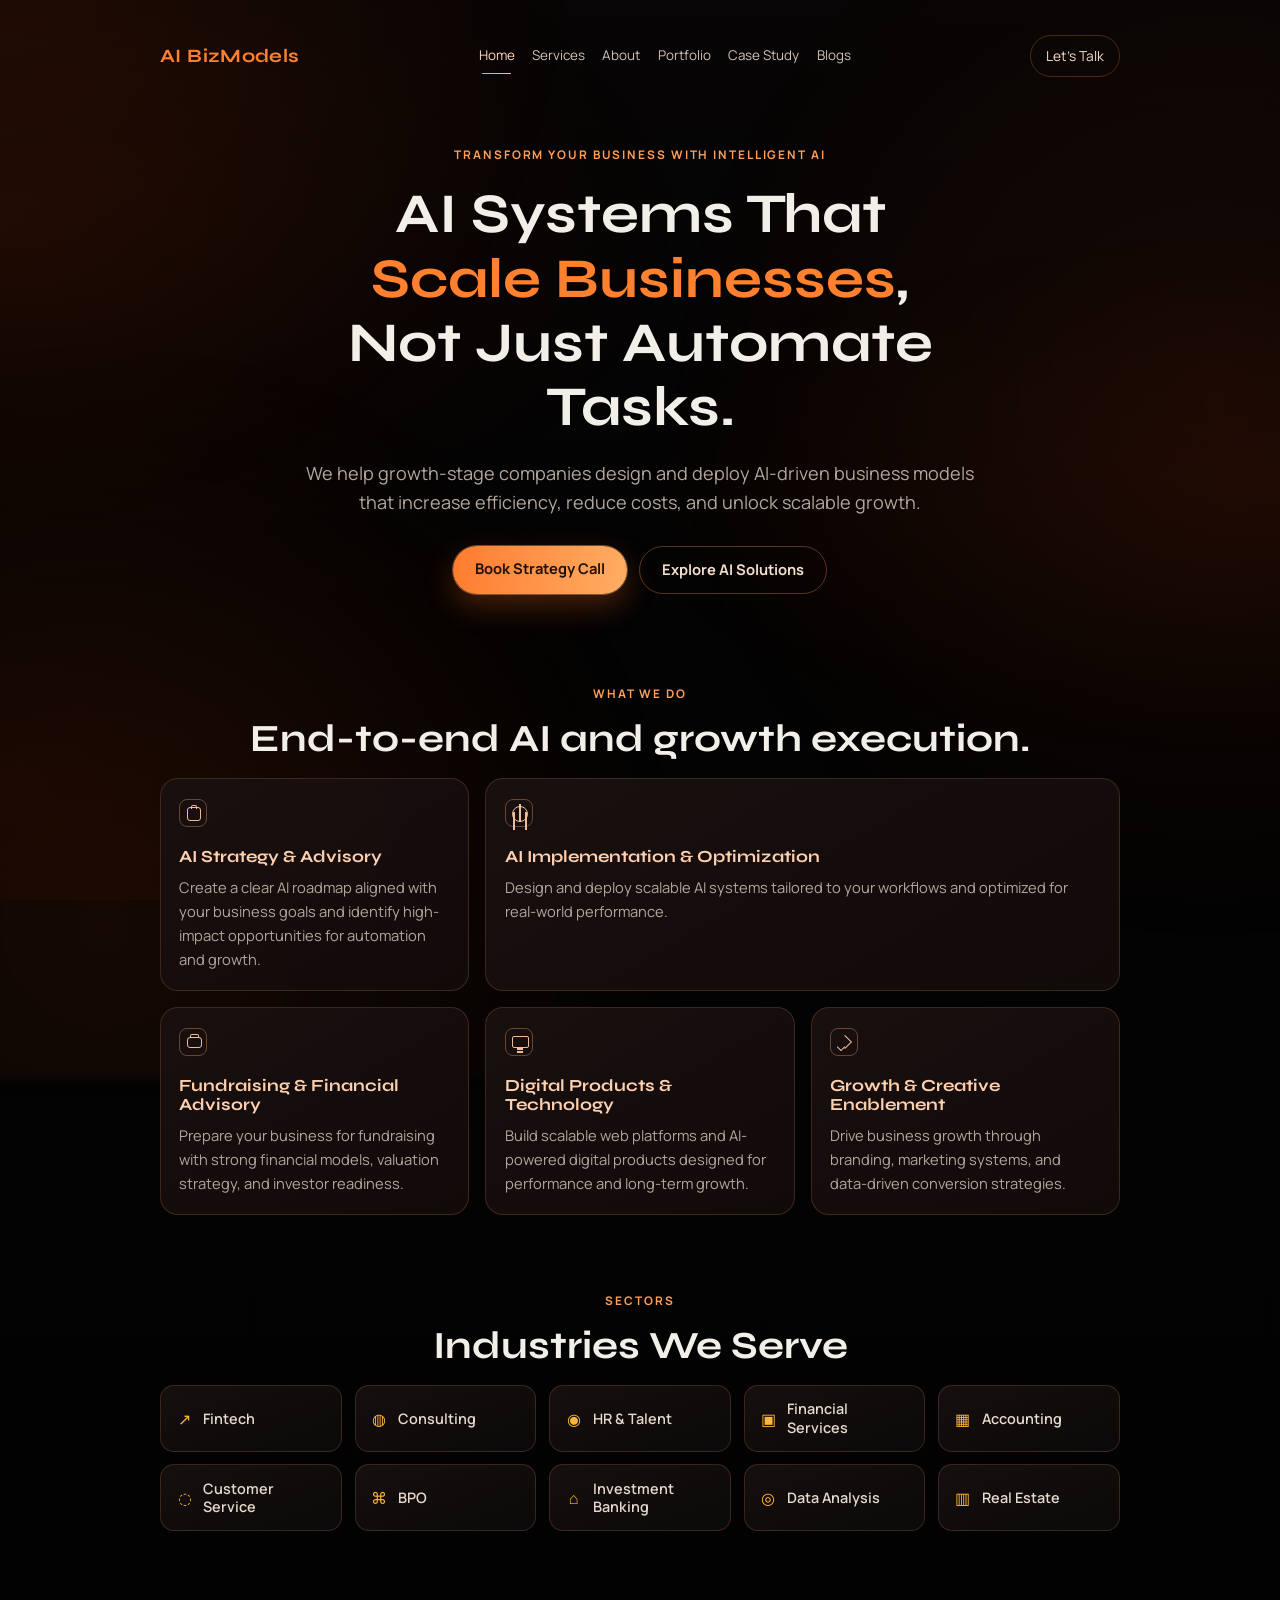
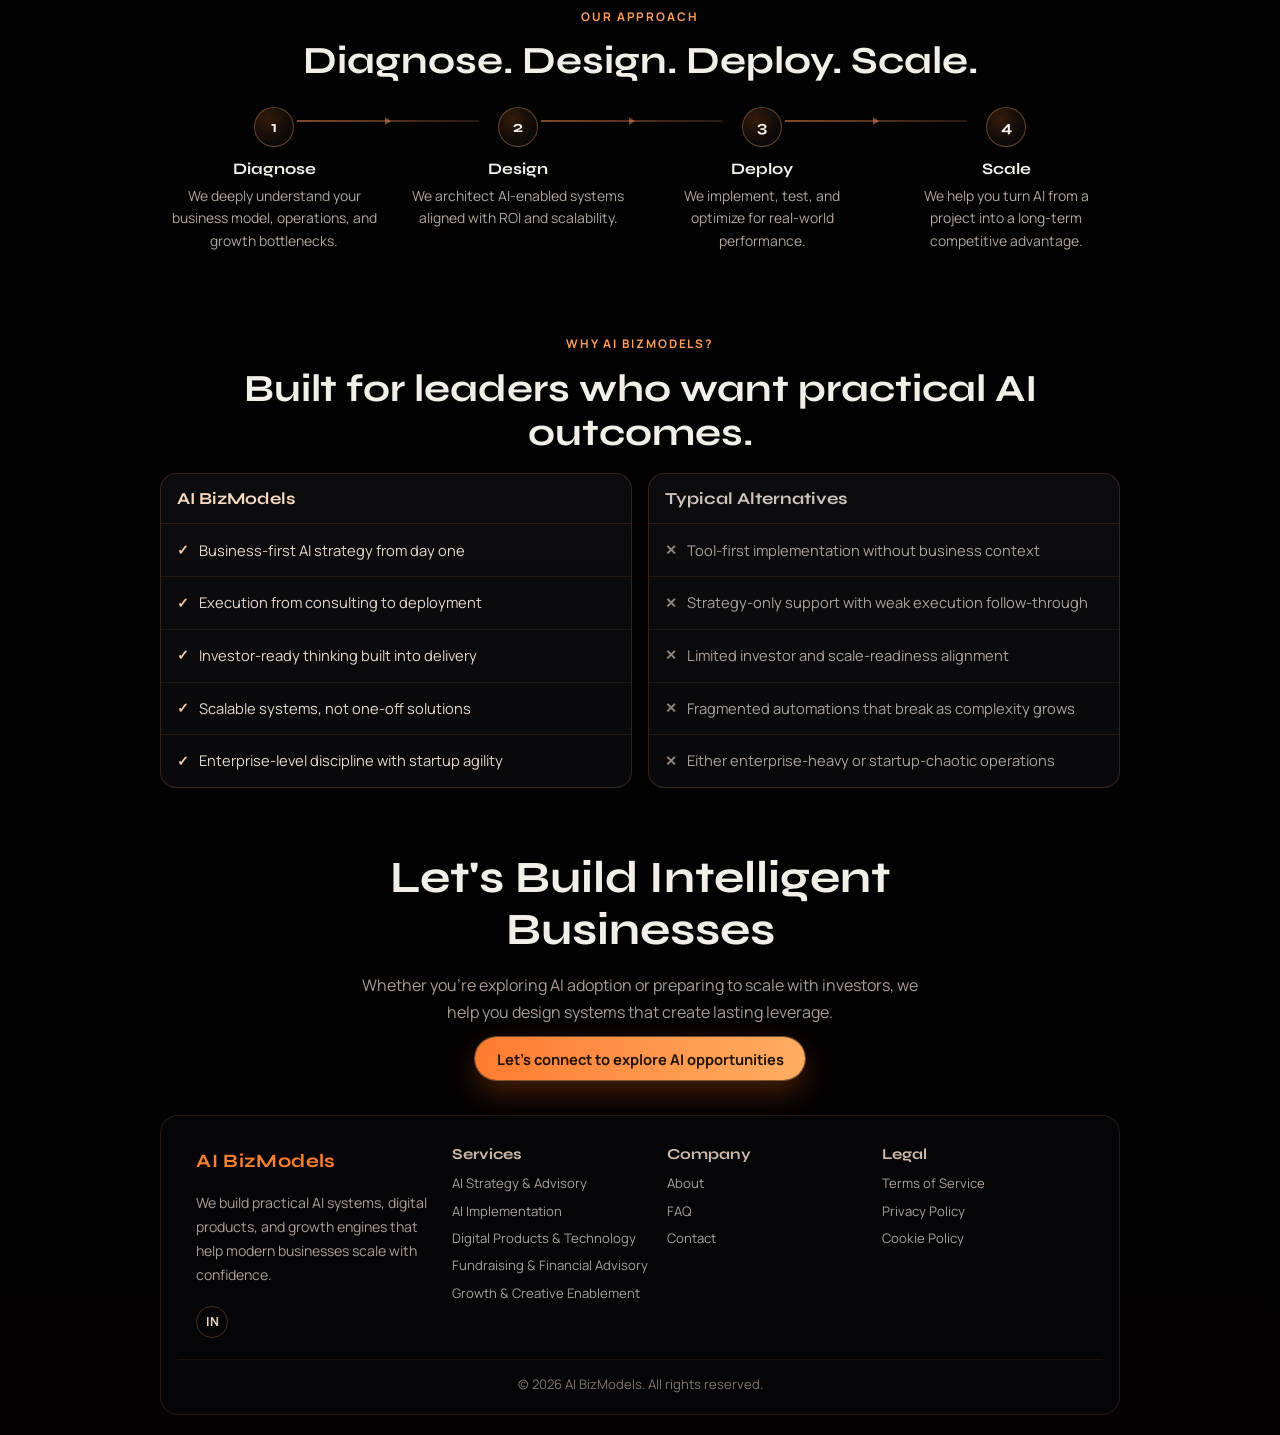
==== index.html @ d75a112d "Build multi-page AI Biz website with homepage, services, about, portfolio, case studies, and blogs" ====
<!doctype html>
<html lang="en">
  <head>
    <meta charset="UTF-8" />
    <meta name="viewport" content="width=device-width, initial-scale=1.0" />
    <title>AI BizModels</title>
    <link rel="preconnect" href="https://fonts.googleapis.com" />
    <link rel="preconnect" href="https://fonts.gstatic.com" crossorigin />
    <link
      href="https://fonts.googleapis.com/css2?family=Syne:wght@500;700;800&amp;family=Manrope:wght@400;500;600;700&amp;display=swap"
      rel="stylesheet"
    />
    <link rel="stylesheet" href="styles.css" />
  </head>
  <body>
    <div class="glow-layer glow-top"></div>
    <div class="glow-layer glow-mid"></div>
    <div class="glow-layer glow-bottom"></div>

    <header class="site-header container">
      <a class="brand" href="#">AI BizModels</a>
      <nav class="main-nav" aria-label="Primary">
        <a class="active" href="#">Home</a>
        <a href="services.html">Services</a>
        <a href="about.html">About</a>
        <a href="portfolio.html">Portfolio</a>
        <a href="casestudies.html">Case Study</a>
        <a href="blogs.html">Blogs</a>
      </nav>
      <a class="ghost-btn" href="#contact">Let&apos;s Talk</a>
    </header>

    <main>
      <section class="hero container">
        <p class="eyebrow reveal">Transform Your Business with Intelligent AI</p>
        <h1 class="reveal" data-delay="100">
          AI Systems That <span class="accent">Scale Businesses</span>, Not Just
          Automate Tasks.
        </h1>
        <p class="hero-copy reveal" data-delay="180">
          We help growth-stage companies design and deploy AI-driven business
          models that increase efficiency, reduce costs, and unlock scalable
          growth.
        </p>
        <div class="hero-actions reveal" data-delay="240">
          <a class="btn btn-primary" href="#contact">Book Strategy Call</a>
          <a class="btn btn-secondary" href="#services">Explore AI Solutions</a>
        </div>
      </section>

      <section id="services" class="services container">
        <div class="section-title reveal">
          <p class="eyebrow">What We Do</p>
          <h2>End-to-end AI and growth execution.</h2>
        </div>

        <div class="service-grid">
          <article class="service-card reveal" data-delay="40">
            <span class="service-icon service-icon--strategy" aria-hidden="true"></span>
            <h3>AI Strategy &amp; Advisory</h3>
            <p>
              Create a clear AI roadmap aligned with your business goals and
              identify high-impact opportunities for automation and growth.
            </p>
          </article>

          <article class="service-card service-card--featured reveal" data-delay="90">
            <span class="service-icon service-icon--implementation" aria-hidden="true"></span>
            <h3>AI Implementation &amp; Optimization</h3>
            <p>
              Design and deploy scalable AI systems tailored to your workflows
              and optimized for real-world performance.
            </p>
          </article>

          <article class="service-card reveal" data-delay="140">
            <span class="service-icon service-icon--fundraising" aria-hidden="true"></span>
            <h3>Fundraising &amp; Financial Advisory</h3>
            <p>
              Prepare your business for fundraising with strong financial
              models, valuation strategy, and investor readiness.
            </p>
          </article>

          <article class="service-card reveal" data-delay="190">
            <span class="service-icon service-icon--products" aria-hidden="true"></span>
            <h3>Digital Products &amp; Technology</h3>
            <p>
              Build scalable web platforms and AI-powered digital products
              designed for performance and long-term growth.
            </p>
          </article>

          <article class="service-card reveal" data-delay="230">
            <span class="service-icon service-icon--growth" aria-hidden="true"></span>
            <h3>Growth &amp; Creative Enablement</h3>
            <p>
              Drive business growth through branding, marketing systems, and
              data-driven conversion strategies.
            </p>
          </article>
        </div>
      </section>

      <section class="industries container">
        <div class="section-title reveal">
          <p class="eyebrow">Sectors</p>
          <h2>Industries We Serve</h2>
        </div>
        <div class="industries-grid">
          <article class="industry-card reveal" data-delay="20">
            <span class="industry-icon industry-icon--fintech" aria-hidden="true"></span>
            <h3>Fintech</h3>
          </article>
          <article class="industry-card reveal" data-delay="40">
            <span class="industry-icon industry-icon--consulting" aria-hidden="true"></span>
            <h3>Consulting</h3>
          </article>
          <article class="industry-card reveal" data-delay="60">
            <span class="industry-icon industry-icon--hr" aria-hidden="true"></span>
            <h3>HR &amp; Talent</h3>
          </article>
          <article class="industry-card reveal" data-delay="80">
            <span class="industry-icon industry-icon--finance" aria-hidden="true"></span>
            <h3>Financial Services</h3>
          </article>
          <article class="industry-card reveal" data-delay="100">
            <span class="industry-icon industry-icon--accounting" aria-hidden="true"></span>
            <h3>Accounting</h3>
          </article>
          <article class="industry-card reveal" data-delay="120">
            <span class="industry-icon industry-icon--support" aria-hidden="true"></span>
            <h3>Customer Service</h3>
          </article>
          <article class="industry-card reveal" data-delay="140">
            <span class="industry-icon industry-icon--bpo" aria-hidden="true"></span>
            <h3>BPO</h3>
          </article>
          <article class="industry-card reveal" data-delay="160">
            <span class="industry-icon industry-icon--banking" aria-hidden="true"></span>
            <h3>Investment Banking</h3>
          </article>
          <article class="industry-card reveal" data-delay="180">
            <span class="industry-icon industry-icon--analytics" aria-hidden="true"></span>
            <h3>Data Analysis</h3>
          </article>
          <article class="industry-card reveal" data-delay="200">
            <span class="industry-icon industry-icon--realestate" aria-hidden="true"></span>
            <h3>Real Estate</h3>
          </article>
        </div>
      </section>

      <section class="approach container">
        <div class="section-title reveal">
          <p class="eyebrow">Our Approach</p>
          <h2>Diagnose. Design. Deploy. Scale.</h2>
        </div>
        <div class="approach-flow">
          <article class="flow-step reveal">
            <span class="flow-node">1</span>
            <h3>Diagnose</h3>
            <p>
              We deeply understand your business model, operations, and growth
              bottlenecks.
            </p>
          </article>
          <article class="flow-step reveal" data-delay="60">
            <span class="flow-node">2</span>
            <h3>Design</h3>
            <p>
              We architect AI-enabled systems aligned with ROI and scalability.
            </p>
          </article>
          <article class="flow-step reveal" data-delay="120">
            <span class="flow-node">3</span>
            <h3>Deploy</h3>
            <p>
              We implement, test, and optimize for real-world performance.
            </p>
          </article>
          <article class="flow-step reveal" data-delay="180">
            <span class="flow-node">4</span>
            <h3>Scale</h3>
            <p>
              We help you turn AI from a project into a long-term competitive
              advantage.
            </p>
          </article>
        </div>
      </section>

      <section class="why container reveal">
        <div class="section-title">
          <p class="eyebrow">Why AI BizModels?</p>
          <h2>Built for leaders who want practical AI outcomes.</h2>
        </div>
        <div class="compare-grid">
          <div class="compare-col compare-col--ours">
            <h3>AI BizModels</h3>
            <ul class="compare-list">
              <li>Business-first AI strategy from day one</li>
              <li>Execution from consulting to deployment</li>
              <li>Investor-ready thinking built into delivery</li>
              <li>Scalable systems, not one-off solutions</li>
              <li>Enterprise-level discipline with startup agility</li>
            </ul>
          </div>

          <div class="compare-col compare-col--others">
            <h3>Typical Alternatives</h3>
            <ul class="compare-list">
              <li>Tool-first implementation without business context</li>
              <li>Strategy-only support with weak execution follow-through</li>
              <li>Limited investor and scale-readiness alignment</li>
              <li>Fragmented automations that break as complexity grows</li>
              <li>Either enterprise-heavy or startup-chaotic operations</li>
            </ul>
          </div>
        </div>
      </section>
    </main>

    <footer id="contact" class="site-footer reveal">
      <div class="container footer-top-cta">
        <h2>Let&apos;s Build Intelligent Businesses</h2>
        <p>
          Whether you&apos;re exploring AI adoption or preparing to scale with
          investors, we help you design systems that create lasting leverage.
        </p>
        <a class="btn btn-primary" href="mailto:hello@aibizmodels.com"
          >Let&apos;s connect to explore AI opportunities</a
        >
      </div>

      <div class="container footer-shell">
        <div class="footer-main">
          <div class="footer-brand">
            <a class="brand" href="#">AI BizModels</a>
            <p>
              We build practical AI systems, digital products, and growth
              engines that help modern businesses scale with confidence.
            </p>
            <div class="footer-social" aria-label="Social links">
              <a class="social-icon" href="#" aria-label="LinkedIn">in</a>
            </div>
          </div>

          <nav class="footer-links" aria-label="Footer">
            <div>
              <h3>Services</h3>
              <a href="services.html">AI Strategy &amp; Advisory</a>
              <a href="services.html">AI Implementation</a>
              <a href="services.html">Digital Products &amp; Technology</a>
              <a href="services.html">Fundraising &amp; Financial Advisory</a>
              <a href="services.html">Growth &amp; Creative Enablement</a>
            </div>
            <div>
              <h3>Company</h3>
              <a href="about.html">About</a>
              <a href="#">FAQ</a>
              <a href="#contact">Contact</a>
            </div>
            <div>
              <h3>Legal</h3>
              <a href="#">Terms of Service</a>
              <a href="#">Privacy Policy</a>
              <a href="#">Cookie Policy</a>
            </div>
          </nav>
        </div>

        <p class="footer-note">© 2026 AI BizModels. All rights reserved.</p>
      </div>
    </footer>

    <script src="script.js"></script>
  </body>
</html>
---- styles.css ----
:root {
  --bg: #030303;
  --panel: rgba(20, 14, 14, 0.78);
  --panel-strong: rgba(26, 16, 16, 0.94);
  --text: #f2efe9;
  --muted: #b3a79d;
  --line: rgba(255, 159, 93, 0.18);
  --brand: #ff812f;
  --brand-soft: #ff9f59;
  --radius: 18px;
}

* {
  box-sizing: border-box;
}

html,
body {
  margin: 0;
  padding: 0;
}

body {
  position: relative;
  min-height: 100vh;
  background: linear-gradient(180deg, #070505 0%, #030303 22%, #020202 72%, #040202 100%),
    radial-gradient(circle at 50% -10%, rgba(255, 92, 18, 0.05), transparent 46%),
    radial-gradient(circle at 50% 108%, rgba(255, 78, 12, 0.04), transparent 44%),
    var(--bg);
  color: var(--text);
  font-family: "Manrope", sans-serif;
  line-height: 1.6;
  overflow-x: hidden;
}

body::before {
  content: "";
  position: fixed;
  inset: 0;
  pointer-events: none;
  z-index: -2;
  background: radial-gradient(ellipse at 0% 25%, rgba(255, 66, 8, 0.07), transparent 38%),
    radial-gradient(ellipse at 100% 55%, rgba(255, 70, 12, 0.06), transparent 38%),
    radial-gradient(ellipse at 0% 88%, rgba(255, 62, 10, 0.05), transparent 34%);
}

.glow-layer {
  position: fixed;
  inset: -20vh -20vw;
  pointer-events: none;
  z-index: -1;
  filter: blur(6px);
  animation: glowDrift 18s ease-in-out infinite alternate;
}

.glow-top {
  background: radial-gradient(circle at 15% 12%, rgba(255, 84, 0, 0.08), transparent 30%);
}

.glow-mid {
  background: radial-gradient(circle at 82% 46%, rgba(255, 79, 18, 0.07), transparent 34%);
}

.glow-bottom {
  background: radial-gradient(circle at 20% 88%, rgba(255, 88, 20, 0.08), transparent 33%);
}

.container {
  width: min(960px, calc(100% - 2.25rem));
  margin-inline: auto;
}

.site-header {
  display: flex;
  justify-content: space-between;
  align-items: center;
  gap: 1rem;
  padding: 2.2rem 0 1.3rem;
}

.brand {
  text-decoration: none;
  color: var(--brand);
  font-family: "Syne", sans-serif;
  font-size: 1.18rem;
  letter-spacing: 0.02em;
  font-weight: 700;
}

.ghost-btn {
  text-decoration: none;
  font-size: 0.86rem;
  color: #f7dccb;
  border: 1px solid rgba(255, 130, 52, 0.28);
  border-radius: 999px;
  padding: 0.55rem 0.95rem;
  transition: border-color 180ms ease, color 180ms ease, transform 180ms ease;
}

.ghost-btn:hover {
  border-color: rgba(255, 146, 75, 0.65);
  color: #ffe3cf;
  transform: translateY(-1px);
}

.main-nav {
  display: flex;
  align-items: center;
  justify-content: center;
  gap: 0.85rem;
  flex-wrap: wrap;
}

.main-nav a {
  text-decoration: none;
  color: #d3c2b5;
  font-size: 0.84rem;
  padding: 0.2rem 0.12rem;
  transition: color 180ms ease;
  position: relative;
}

.main-nav a:hover {
  color: #ffd8bd;
}

.main-nav a.active {
  color: #ffd8bd;
}

.main-nav a.active::after {
  content: "";
  position: absolute;
  left: 0;
  right: 0;
  bottom: -0.28rem;
  margin: 0 auto;
  width: 72%;
  height: 1.5px;
  border-radius: 999px;
  background: linear-gradient(90deg, #ff9d55, #ffbf84);
}

.hero {
  text-align: center;
  padding: 3rem 0 2.1rem;
}

.eyebrow {
  text-transform: uppercase;
  letter-spacing: 0.16em;
  color: var(--brand-soft);
  font-size: 0.74rem;
  margin: 0;
  font-weight: 700;
}

h1,
h2,
h3 {
  font-family: "Syne", sans-serif;
  line-height: 1.15;
  margin: 0;
}

h1 {
  font-size: clamp(2rem, 5vw, 3.5rem);
  max-width: 15ch;
  margin: 1.1rem auto 1.2rem;
}

.hero-copy {
  color: var(--muted);
  max-width: 62ch;
  margin: 0 auto;
  font-size: clamp(0.97rem, 2vw, 1.13rem);
}

.services-page .hero-copy {
  max-width: 74ch;
}

.accent {
  color: var(--brand);
}

.hero-actions {
  display: flex;
  justify-content: center;
  gap: 0.8rem;
  flex-wrap: wrap;
  margin: 1.8rem 0 1.2rem;
}

.btn {
  text-decoration: none;
  border-radius: 999px;
  padding: 0.72rem 1.35rem;
  font-weight: 700;
  font-size: 0.92rem;
  transition: transform 180ms ease, box-shadow 180ms ease, border-color 180ms ease;
}

.btn-primary {
  color: #221107;
  background: linear-gradient(100deg, #ff7b2f 0%, #ffae63 100%);
  box-shadow: 0 0 0 1px rgba(255, 184, 120, 0.38), 0 12px 30px rgba(255, 106, 35, 0.28);
  animation: pulse 2.6s infinite;
}

.btn-secondary {
  color: #f3ddce;
  border: 1px solid rgba(255, 146, 75, 0.34);
}

.btn:hover {
  transform: translateY(-2px);
}

.btn-secondary:hover {
  border-color: rgba(255, 146, 75, 0.72);
}

section {
  padding: 2.4rem 0;
}

.section-title {
  text-align: center;
  margin-bottom: 1.05rem;
}

.section-title h2 {
  margin-top: 0.8rem;
  font-size: clamp(1.6rem, 3vw, 2.5rem);
}

.service-grid {
  display: grid;
  gap: 1rem;
  grid-template-columns: repeat(3, minmax(0, 1fr));
  grid-auto-flow: row;
}

.service-card {
  background: linear-gradient(150deg, var(--panel-strong), rgba(18, 11, 10, 0.94));
  border: 1px solid var(--line);
  border-radius: var(--radius);
  padding: 1.25rem 1.15rem 1.15rem;
  transition: transform 220ms ease, border-color 220ms ease, box-shadow 220ms ease;
}

.service-card--featured {
  grid-column: span 2;
}

.service-card:hover {
  transform: translateY(-4px);
  border-color: rgba(255, 156, 93, 0.45);
  box-shadow: 0 14px 28px rgba(0, 0, 0, 0.26);
}

.service-icon {
  width: 28px;
  height: 28px;
  border-radius: 8px;
  border: 1px solid rgba(255, 172, 112, 0.35);
  display: inline-block;
  margin-bottom: 0.78rem;
  position: relative;
}

.service-icon::before,
.service-icon::after {
  content: "";
  position: absolute;
}

.service-icon--strategy::before {
  left: 7px;
  top: 7px;
  width: 12px;
  height: 12px;
  border: 1.6px solid rgba(255, 203, 165, 0.92);
  border-radius: 3px;
}

.service-icon--strategy::after {
  left: 11px;
  top: 5px;
  width: 4px;
  height: 3px;
  border: 1.6px solid rgba(255, 203, 165, 0.92);
  border-bottom: 0;
  border-radius: 2px 2px 0 0;
}

.service-icon--implementation::before {
  left: 6px;
  top: 6px;
  width: 14px;
  height: 14px;
  border: 1.6px solid rgba(255, 203, 165, 0.92);
  border-radius: 50%;
}

.service-icon--implementation::after {
  left: 13px;
  top: 4px;
  width: 2px;
  height: 18px;
  background: rgba(255, 203, 165, 0.92);
  box-shadow: -6px 8px 0 rgba(255, 203, 165, 0.92), 6px 8px 0 rgba(255, 203, 165, 0.92);
}

.service-icon--fundraising::before {
  left: 7px;
  top: 8px;
  width: 13px;
  height: 9px;
  border: 1.6px solid rgba(255, 203, 165, 0.92);
  border-radius: 3px;
}

.service-icon--fundraising::after {
  left: 10px;
  top: 5px;
  width: 7px;
  height: 3px;
  border: 1.6px solid rgba(255, 203, 165, 0.92);
  border-bottom: 0;
  border-radius: 2px 2px 0 0;
}

.service-icon--products::before {
  left: 6px;
  top: 7px;
  width: 15px;
  height: 10px;
  border: 1.6px solid rgba(255, 203, 165, 0.92);
  border-radius: 2px;
}

.service-icon--products::after {
  left: 11px;
  top: 19px;
  width: 6px;
  height: 2px;
  background: rgba(255, 203, 165, 0.92);
  box-shadow: 0 3px 0 rgba(255, 203, 165, 0.92);
}

.service-icon--growth::before {
  left: 7px;
  top: 15px;
  width: 5px;
  height: 5px;
  border-left: 1.8px solid rgba(255, 203, 165, 0.92);
  border-bottom: 1.8px solid rgba(255, 203, 165, 0.92);
  transform: rotate(-45deg);
}

.service-icon--growth::after {
  left: 9px;
  top: 8px;
  width: 9px;
  height: 9px;
  border-top: 1.8px solid rgba(255, 203, 165, 0.92);
  border-right: 1.8px solid rgba(255, 203, 165, 0.92);
  transform: rotate(45deg);
}

.service-card h3 {
  font-size: 1.06rem;
  color: #ffd0af;
}

.service-card p {
  color: var(--muted);
  margin: 0.6rem 0 0;
  font-size: 0.92rem;
  line-height: 1.62;
}

.services-page-section {
  padding-top: 0;
}

.services-page-grid {
  display: grid;
  grid-template-columns: repeat(3, minmax(0, 1fr));
  gap: 1rem;
}

.service-page-card {
  background: linear-gradient(160deg, rgba(24, 16, 16, 0.94), rgba(12, 10, 10, 0.9));
  border: 1px solid var(--line);
  border-radius: var(--radius);
  padding: 1rem 1rem 1rem;
  transition: transform 200ms ease, border-color 200ms ease, box-shadow 200ms ease;
}

.service-page-card:hover {
  transform: translateY(-3px);
  border-color: rgba(255, 156, 93, 0.45);
  box-shadow: 0 12px 24px rgba(0, 0, 0, 0.24);
}

.service-page-icon {
  width: 30px;
  height: 30px;
  border-radius: 8px;
  border: 1px solid rgba(255, 172, 112, 0.35);
  color: #ffb06f;
  display: inline-flex;
  align-items: center;
  justify-content: center;
  font-family: "Syne", sans-serif;
  font-size: 0.72rem;
  margin-bottom: 0.7rem;
}

.service-page-card h3 {
  font-size: 1.02rem;
  color: #ffd0af;
  margin-bottom: 0.5rem;
}

.service-page-card p {
  margin: 0 0 0.6rem;
  color: var(--muted);
  font-size: 0.9rem;
}

.service-page-card ul {
  margin: 0;
  padding-left: 1rem;
  color: #d8cec5;
  font-size: 0.86rem;
  display: grid;
  gap: 0.18rem;
}

.services-page-cta {
  text-align: center;
  padding-top: 0;
  padding-bottom: 0;
}

.services-page-cta h2 {
  font-size: clamp(1.8rem, 3.2vw, 2.8rem);
  margin-bottom: 0.8rem;
}

.services-page-cta p {
  color: var(--muted);
  max-width: 62ch;
  margin: 0 auto 1.2rem;
}

.portfolio-hero .hero-copy {
  max-width: 70ch;
}

.portfolio-section {
  padding-top: 0;
}

.portfolio-grid {
  display: grid;
  grid-template-columns: repeat(3, minmax(0, 1fr));
  gap: 1rem;
}

.portfolio-card {
  border-radius: 16px;
  border: 1px solid rgba(255, 160, 98, 0.2);
  overflow: hidden;
  background: linear-gradient(160deg, rgba(22, 15, 15, 0.92), rgba(10, 9, 9, 0.9));
  transition: transform 220ms ease, border-color 220ms ease, box-shadow 220ms ease;
}

.portfolio-card:hover {
  transform: translateY(-4px);
  border-color: rgba(255, 160, 98, 0.46);
  box-shadow: 0 15px 30px rgba(0, 0, 0, 0.3);
}

.portfolio-card img {
  width: 100%;
  height: 210px;
  object-fit: cover;
  display: block;
}

.portfolio-card-body {
  padding: 0.95rem 0.95rem 1rem;
}

.portfolio-card h3 {
  font-size: 1rem;
  margin-bottom: 0.45rem;
  color: #f0d8c6;
}

.portfolio-card p {
  margin: 0;
  font-size: 0.88rem;
  line-height: 1.55;
  color: #b8aaa0;
}

.portfolio-tags {
  display: flex;
  flex-wrap: wrap;
  gap: 0.42rem;
  margin-top: 0.68rem;
}

.portfolio-tag {
  border: 1px solid rgba(255, 148, 73, 0.35);
  border-radius: 999px;
  color: #e8be93;
  background: rgba(255, 104, 24, 0.08);
  padding: 0.28rem 0.6rem;
  font-size: 0.74rem;
  line-height: 1;
  white-space: nowrap;
}

.case-hero .hero-copy {
  max-width: 68ch;
}

.case-list {
  display: grid;
  gap: 1rem;
  padding-top: 0;
}

.case-card {
  display: grid;
  grid-template-columns: 1.4fr 0.8fr;
  gap: 1rem;
  border: 1px solid rgba(255, 160, 98, 0.2);
  border-radius: 16px;
  background: linear-gradient(160deg, rgba(22, 15, 15, 0.94), rgba(11, 10, 10, 0.9));
  padding: 1rem;
}

.case-main h3 {
  font-size: 1.45rem;
  margin-bottom: 0.2rem;
}

.case-domain {
  margin: 0 0 0.75rem;
  color: #ffae63;
  font-size: 0.86rem;
}

.case-main h4 {
  margin: 0.68rem 0 0.22rem;
  font-size: 0.95rem;
  color: #efe4da;
  font-family: "Manrope", sans-serif;
}

.case-main p {
  margin: 0;
  color: #b7aba2;
  font-size: 0.9rem;
  line-height: 1.62;
}

.case-main blockquote {
  margin: 0.8rem 0 0;
  border: 1px solid rgba(255, 154, 92, 0.32);
  border-radius: 10px;
  padding: 0.62rem 0.72rem;
  color: #ded2c8;
  font-size: 0.85rem;
  line-height: 1.55;
  font-style: italic;
}

.case-results {
  border-left: 1px solid rgba(255, 154, 92, 0.16);
  padding-left: 0.9rem;
}

.case-results h4 {
  margin: 0.1rem 0 0.7rem;
  font-size: 1rem;
  color: #f4e7db;
}

.case-results ul {
  margin: 0;
  padding: 0;
  list-style: none;
  display: grid;
  gap: 0.6rem;
}

.case-results li {
  border: 1px solid rgba(255, 160, 98, 0.18);
  border-radius: 10px;
  padding: 0.46rem 0.62rem;
  background: rgba(255, 124, 51, 0.05);
  display: flex;
  align-items: center;
  gap: 0.5rem;
}

.result-icon {
  width: 26px;
  height: 26px;
  border-radius: 999px;
  border: 1px solid rgba(255, 160, 98, 0.35);
  background: rgba(255, 126, 56, 0.08);
  color: #f1c79d;
  display: inline-flex;
  align-items: center;
  justify-content: center;
  font-size: 0.76rem;
  font-weight: 700;
  flex-shrink: 0;
}

.case-results strong {
  display: block;
  color: #f2d2b5;
  font-size: 0.92rem;
}

.case-results span {
  color: #b09f93;
  font-size: 0.8rem;
}

.case-cta {
  text-align: center;
  border: 1px solid rgba(255, 160, 98, 0.2);
  border-radius: 16px;
  background: linear-gradient(150deg, rgba(21, 14, 14, 0.92), rgba(10, 10, 10, 0.9));
  padding: 1.35rem 1rem;
}

.case-cta h2 {
  font-size: clamp(1.7rem, 3vw, 2.6rem);
  margin-bottom: 0.55rem;
}

.case-cta p {
  margin: 0 auto 1rem;
  color: #b7aaa0;
  max-width: 54ch;
}

.blogs-hero .hero-copy {
  max-width: 66ch;
}

.blog-feature {
  display: grid;
  grid-template-columns: 1.05fr 1fr;
  gap: 1rem;
  border: 1px solid rgba(255, 160, 98, 0.2);
  border-radius: 18px;
  overflow: hidden;
  background: linear-gradient(150deg, rgba(22, 15, 15, 0.93), rgba(10, 10, 10, 0.9));
}

.blog-feature-image {
  width: 100%;
  height: 100%;
  min-height: 280px;
  object-fit: cover;
  display: block;
}

.blog-feature-content {
  padding: 1.15rem 1.05rem;
}

.blog-meta {
  margin: 0 0 0.42rem;
  font-size: 0.78rem;
  color: #d7bca5;
  letter-spacing: 0.02em;
}

.blog-feature-content h2 {
  font-size: clamp(1.6rem, 2.8vw, 2.35rem);
  margin: 0 0 0.55rem;
}

.blog-feature-content p {
  margin: 0 0 0.85rem;
  color: #b4a79d;
  line-height: 1.64;
}

.blog-list-section {
  padding-top: 0;
}

.blog-grid {
  display: grid;
  grid-template-columns: repeat(3, minmax(0, 1fr));
  gap: 1rem;
}

.blog-card {
  border: 1px solid rgba(255, 160, 98, 0.18);
  border-radius: 14px;
  background: linear-gradient(160deg, rgba(21, 14, 14, 0.92), rgba(10, 10, 10, 0.9));
  padding: 0.7rem;
  transition: transform 200ms ease, border-color 200ms ease, box-shadow 200ms ease;
}

.blog-card:hover {
  transform: translateY(-3px);
  border-color: rgba(255, 160, 98, 0.45);
  box-shadow: 0 14px 28px rgba(0, 0, 0, 0.28);
}

.blog-card h3 {
  font-size: 1.02rem;
  margin: 0 0 0.5rem;
  line-height: 1.35;
}

.blog-card img {
  width: 100%;
  height: 150px;
  border-radius: 10px;
  object-fit: cover;
  display: block;
  margin-bottom: 0.58rem;
}

.blog-card p {
  margin: 0 0 0.72rem;
  color: #b6a99f;
  font-size: 0.88rem;
  line-height: 1.6;
}

.blog-card a {
  color: #f3c89f;
  text-decoration: none;
  font-size: 0.85rem;
  font-weight: 600;
}

.blog-card a:hover {
  color: #ffd5b1;
}

.about-hero .hero-copy {
  max-width: 78ch;
}

.about-content-block {
  background: linear-gradient(160deg, rgba(24, 16, 16, 0.9), rgba(11, 10, 10, 0.88));
  border: 1px solid rgba(255, 154, 92, 0.16);
  border-radius: 16px;
  padding: 1.3rem 1.2rem;
}

.about-page .approach-flow {
  gap: 1.4rem;
}

.about-page .about-content-block + .about-content-block {
  margin-top: 0;
}

.about-page .about-block-spaced {
  margin-top: 0 !important;
}

.about-content-block p {
  margin: 0;
  color: var(--muted);
  line-height: 1.7;
}

.about-points {
  margin: 0.85rem 0 0;
  padding-left: 1.05rem;
  color: #ddd0c5;
  display: grid;
  gap: 0.35rem;
}

.about-industries .section-title {
  margin-bottom: 0.9rem;
}

.industries-tags {
  display: flex;
  flex-wrap: wrap;
  gap: 0.55rem;
}

.industry-pill {
  border: 1px solid rgba(255, 160, 98, 0.24);
  background: rgba(19, 12, 11, 0.84);
  color: #e6d9ce;
  border-radius: 999px;
  padding: 0.44rem 0.86rem;
  font-size: 0.86rem;
}

.industries-grid {
  display: grid;
  grid-template-columns: repeat(5, minmax(0, 1fr));
  gap: 0.8rem;
}

.industry-card {
  background: linear-gradient(160deg, rgba(24, 16, 16, 0.92), rgba(12, 10, 10, 0.9));
  border: 1px solid var(--line);
  border-radius: 14px;
  padding: 0.9rem 0.85rem 0.8rem;
  display: flex;
  align-items: center;
  gap: 0.55rem;
  transition: transform 180ms ease, border-color 180ms ease, box-shadow 180ms ease;
}

.industry-card:hover {
  transform: translateY(-2px);
  border-color: rgba(255, 159, 95, 0.42);
  box-shadow: 0 10px 24px rgba(0, 0, 0, 0.22);
}

.industry-icon {
  width: 20px;
  height: 20px;
  display: inline-flex;
  align-items: center;
  justify-content: center;
  position: relative;
  flex-shrink: 0;
  color: #ffb43a;
  font-size: 1rem;
  line-height: 1;
  transition: transform 180ms ease;
}

.industry-card:hover .industry-icon {
  transform: translateY(-1px) scale(1.07);
}

.industry-icon::before {
  content: "•";
}

.industry-icon--fintech::before {
  content: "↗";
}

.industry-icon--consulting::before {
  content: "◍";
}

.industry-icon--hr::before {
  content: "◉";
}

.industry-icon--finance::before {
  content: "▣";
}

.industry-icon--accounting::before {
  content: "▦";
}

.industry-icon--support::before {
  content: "◌";
}

.industry-icon--bpo::before {
  content: "⌘";
}

.industry-icon--banking::before {
  content: "⌂";
}

.industry-icon--analytics::before {
  content: "◎";
}

.industry-icon--realestate::before {
  content: "▥";
}

.industry-card h3 {
  margin: 0;
  font-size: 0.9rem;
  color: #e6d8cc;
  font-family: "Manrope", sans-serif;
  font-weight: 600;
  line-height: 1.3;
}

.approach-flow {
  display: grid;
  grid-template-columns: repeat(4, minmax(0, 1fr));
  gap: 1rem;
  margin-top: 0.8rem;
}

.flow-step {
  position: relative;
  text-align: center;
  padding: 0.4rem 0.5rem;
}

.flow-step:not(:last-child)::after {
  content: "";
  position: absolute;
  top: 1.25rem;
  left: calc(50% + 1.45rem);
  width: calc(100% - 2.9rem);
  height: 1.5px;
  background: linear-gradient(90deg, rgba(255, 146, 83, 0.5), rgba(255, 146, 83, 0.15));
}

.flow-step:not(:last-child)::before {
  content: "";
  position: absolute;
  top: calc(1.25rem - 3px);
  right: -0.2rem;
  width: 0;
  height: 0;
  border-top: 4px solid transparent;
  border-bottom: 4px solid transparent;
  border-left: 6px solid rgba(255, 157, 97, 0.45);
}

.flow-node {
  display: inline-flex;
  width: 2.5rem;
  height: 2.5rem;
  border-radius: 999px;
  align-items: center;
  justify-content: center;
  border: 1px solid rgba(255, 166, 112, 0.35);
  background: radial-gradient(circle at 35% 30%, rgba(255, 133, 52, 0.2), rgba(14, 10, 9, 0.9) 65%);
  font-family: "Syne", sans-serif;
  font-weight: 700;
  margin-bottom: 0.8rem;
}

.flow-step h3 {
  margin: 0;
  font-size: 1rem;
}

.flow-step p {
  margin: 0.45rem 0 0;
  color: var(--muted);
  font-size: 0.87rem;
}

.why {
  text-align: center;
}

.compare-grid {
  margin-top: 1.1rem;
  display: grid;
  grid-template-columns: repeat(2, minmax(0, 1fr));
  gap: 1rem;
  text-align: left;
}

.compare-col {
  border: 1px solid rgba(255, 154, 92, 0.18);
  border-radius: 16px;
  background: linear-gradient(180deg, rgba(13, 13, 15, 0.94), rgba(10, 10, 12, 0.88));
  overflow: hidden;
}

.compare-col h3 {
  margin: 0;
  padding: 0.95rem 1rem;
  font-size: 1.05rem;
  border-bottom: 1px solid rgba(255, 154, 92, 0.13);
}

.compare-col--ours h3 {
  color: #f7d7be;
}

.compare-col--others h3 {
  color: #cbc3bc;
}

.compare-list {
  margin: 0;
  padding: 0;
  list-style: none;
}

.compare-list li {
  position: relative;
  margin: 0;
  padding: 0.88rem 1rem 0.88rem 2.4rem;
  color: #e4d8ce;
  font-size: 0.92rem;
  border-bottom: 1px solid rgba(255, 154, 92, 0.1);
}

.compare-list li:last-child {
  border-bottom: 0;
}

.compare-col--ours .compare-list li::before,
.compare-col--others .compare-list li::before {
  position: absolute;
  left: 1rem;
  top: 0.9rem;
  font-size: 0.86rem;
  font-weight: 700;
}

.compare-col--ours .compare-list li::before {
  content: "✓";
  color: #f7cba8;
}

.compare-col--others .compare-list li {
  color: #aaa29c;
}

.compare-col--others .compare-list li::before {
  content: "✕";
  color: #8f857f;
}

.site-footer {
  padding: 1.6rem 0 1.25rem;
}

.footer-top-cta {
  text-align: center;
  padding: 0 0 2.7rem;
  max-width: 700px;
  margin-inline: auto;
}

.footer-top-cta h2 {
  font-size: clamp(2rem, 3.5vw, 3.05rem);
  line-height: 1.16;
  max-width: 16ch;
  margin: 0 auto 1rem;
}

.footer-top-cta p {
  margin: 0 auto 1.25rem;
  color: #a99d95;
  max-width: 58ch;
  line-height: 1.7;
}

.footer-top-cta .btn {
  min-width: 220px;
  margin-top: 0.2rem;
}

.footer-shell {
  background: rgba(6, 6, 8, 0.95);
  border: 1px solid rgba(255, 154, 92, 0.14);
  border-radius: 18px;
  padding: 0.5rem 0 1rem;
  overflow: hidden;
  position: relative;
}

.footer-main {
  margin: 0 1rem;
  padding: 1.4rem 1.2rem 0.9rem;
  display: grid;
  grid-template-columns: minmax(200px, 0.55fr) minmax(0, 1.45fr);
  gap: 1rem;
}

.footer-brand p {
  color: #ab9f97;
  font-size: 0.88rem;
  margin: 0.9rem 0 1.2rem;
  line-height: 1.7;
  max-width: 27ch;
}

.footer-social {
  display: flex;
  gap: 0.55rem;
  flex-wrap: wrap;
}

.social-icon {
  width: 32px;
  height: 32px;
  border-radius: 999px;
  border: 1px solid rgba(255, 164, 104, 0.25);
  color: #e7d5c7;
  text-decoration: none;
  font-size: 0.78rem;
  font-weight: 700;
  display: inline-flex;
  align-items: center;
  justify-content: center;
  text-transform: uppercase;
  transition: transform 180ms ease, border-color 180ms ease, color 180ms ease;
}

.social-icon:hover {
  border-color: rgba(255, 164, 104, 0.55);
  color: #f6dfcc;
  transform: translateY(-1px);
}

.footer-links {
  display: grid;
  grid-template-columns: repeat(3, minmax(0, 1fr));
  gap: 0.85rem;
}

.footer-links h3 {
  margin: 0 0 0.66rem;
  font-size: 0.95rem;
  color: #cfbba9;
}

.footer-links a {
  display: block;
  color: #a8a19d;
  text-decoration: none;
  font-size: 0.82rem;
  line-height: 1.45;
  margin-bottom: 0.52rem;
  white-space: nowrap;
}

.footer-links a:hover {
  color: #f0d5bf;
}

.footer-note {
  margin: 0.4rem 1rem 0;
  padding: 0.9rem 1.2rem 0.2rem;
  border-top: 1px solid rgba(255, 154, 92, 0.1);
  text-align: center;
  color: #817770;
  font-size: 0.82rem;
}

.reveal {
  opacity: 0;
  transform: translateY(16px);
}

.reveal.is-visible {
  opacity: 1;
  transform: translateY(0);
  transition: opacity 560ms ease, transform 560ms ease;
}

@keyframes pulse {
  0%,
  100% {
    box-shadow: 0 0 0 1px rgba(255, 184, 120, 0.34), 0 10px 24px rgba(255, 106, 35, 0.28);
  }
  50% {
    box-shadow: 0 0 0 1px rgba(255, 184, 120, 0.48), 0 15px 36px rgba(255, 106, 35, 0.42);
  }
}

@keyframes glowDrift {
  0% {
    transform: translate3d(0, 0, 0) scale(1);
    opacity: 1;
  }
  100% {
    transform: translate3d(0, -10px, 0) scale(1.03);
    opacity: 0.86;
  }
}

@media (prefers-reduced-motion: reduce) {
  .glow-layer,
  .btn-primary {
    animation: none !important;
  }

  .service-card,
  .industry-card,
  .social-icon,
  .industry-icon {
    transition: none !important;
  }
}

@media (max-width: 940px) {
  .service-grid {
    grid-template-columns: repeat(2, minmax(0, 1fr));
  }

  .services-page-grid {
    grid-template-columns: repeat(2, minmax(0, 1fr));
  }

  .portfolio-grid {
    grid-template-columns: repeat(2, minmax(0, 1fr));
  }

  .case-card {
    grid-template-columns: 1fr;
  }

  .blog-feature {
    grid-template-columns: 1fr;
  }

  .blog-feature-image {
    min-height: 210px;
  }

  .blog-grid {
    grid-template-columns: repeat(2, minmax(0, 1fr));
  }

  .case-results {
    border-left: 0;
    border-top: 1px solid rgba(255, 154, 92, 0.16);
    padding-left: 0;
    padding-top: 0.8rem;
  }

  .service-card--featured {
    grid-column: span 2;
  }

  .industries-grid {
    grid-template-columns: repeat(3, minmax(0, 1fr));
  }

  .approach-flow {
    grid-template-columns: repeat(2, minmax(0, 1fr));
    row-gap: 1.5rem;
  }

  .flow-step:nth-child(2)::after,
  .flow-step:nth-child(2)::before {
    display: none;
  }

  .compare-grid {
    grid-template-columns: 1fr;
  }

  .footer-main {
    grid-template-columns: 1fr;
  }

  .footer-links {
    grid-template-columns: repeat(2, minmax(0, 1fr));
  }

  .footer-links a {
    white-space: normal;
  }
}

@media (max-width: 620px) {
  .site-header {
    padding-top: 1.5rem;
    flex-wrap: wrap;
    justify-content: center;
  }

  .main-nav {
    order: 3;
    width: 100%;
    justify-content: center;
    gap: 0.65rem 0.9rem;
    margin-top: 0.3rem;
  }

  .main-nav a.active::after {
    bottom: -0.2rem;
  }

  .hero {
    padding-top: 1.8rem;
    padding-bottom: 2rem;
  }

  .approach-flow {
    grid-template-columns: 1fr;
    gap: 1.1rem;
  }

  .flow-step::after,
  .flow-step::before {
    display: none !important;
  }

  .service-grid {
    grid-template-columns: 1fr;
  }

  .services-page-grid {
    grid-template-columns: 1fr;
  }

  .portfolio-grid {
    grid-template-columns: 1fr;
  }

  .case-card {
    padding: 0.85rem;
  }

  .blog-grid {
    grid-template-columns: 1fr;
  }

  .about-content-block {
    padding: 1.05rem 0.95rem;
  }

  .service-card--featured {
    grid-column: span 1;
  }

  .industries-grid {
    grid-template-columns: repeat(2, minmax(0, 1fr));
  }

  .compare-col h3 {
    font-size: 1rem;
  }

  .footer-top-cta h2 {
    font-size: clamp(1.85rem, 8vw, 2.55rem);
  }

  .footer-main {
    padding: 1.2rem 0.85rem 0.9rem;
  }

  .footer-links {
    grid-template-columns: 1fr;
  }

  section {
    padding: 1.9rem 0;
  }
}
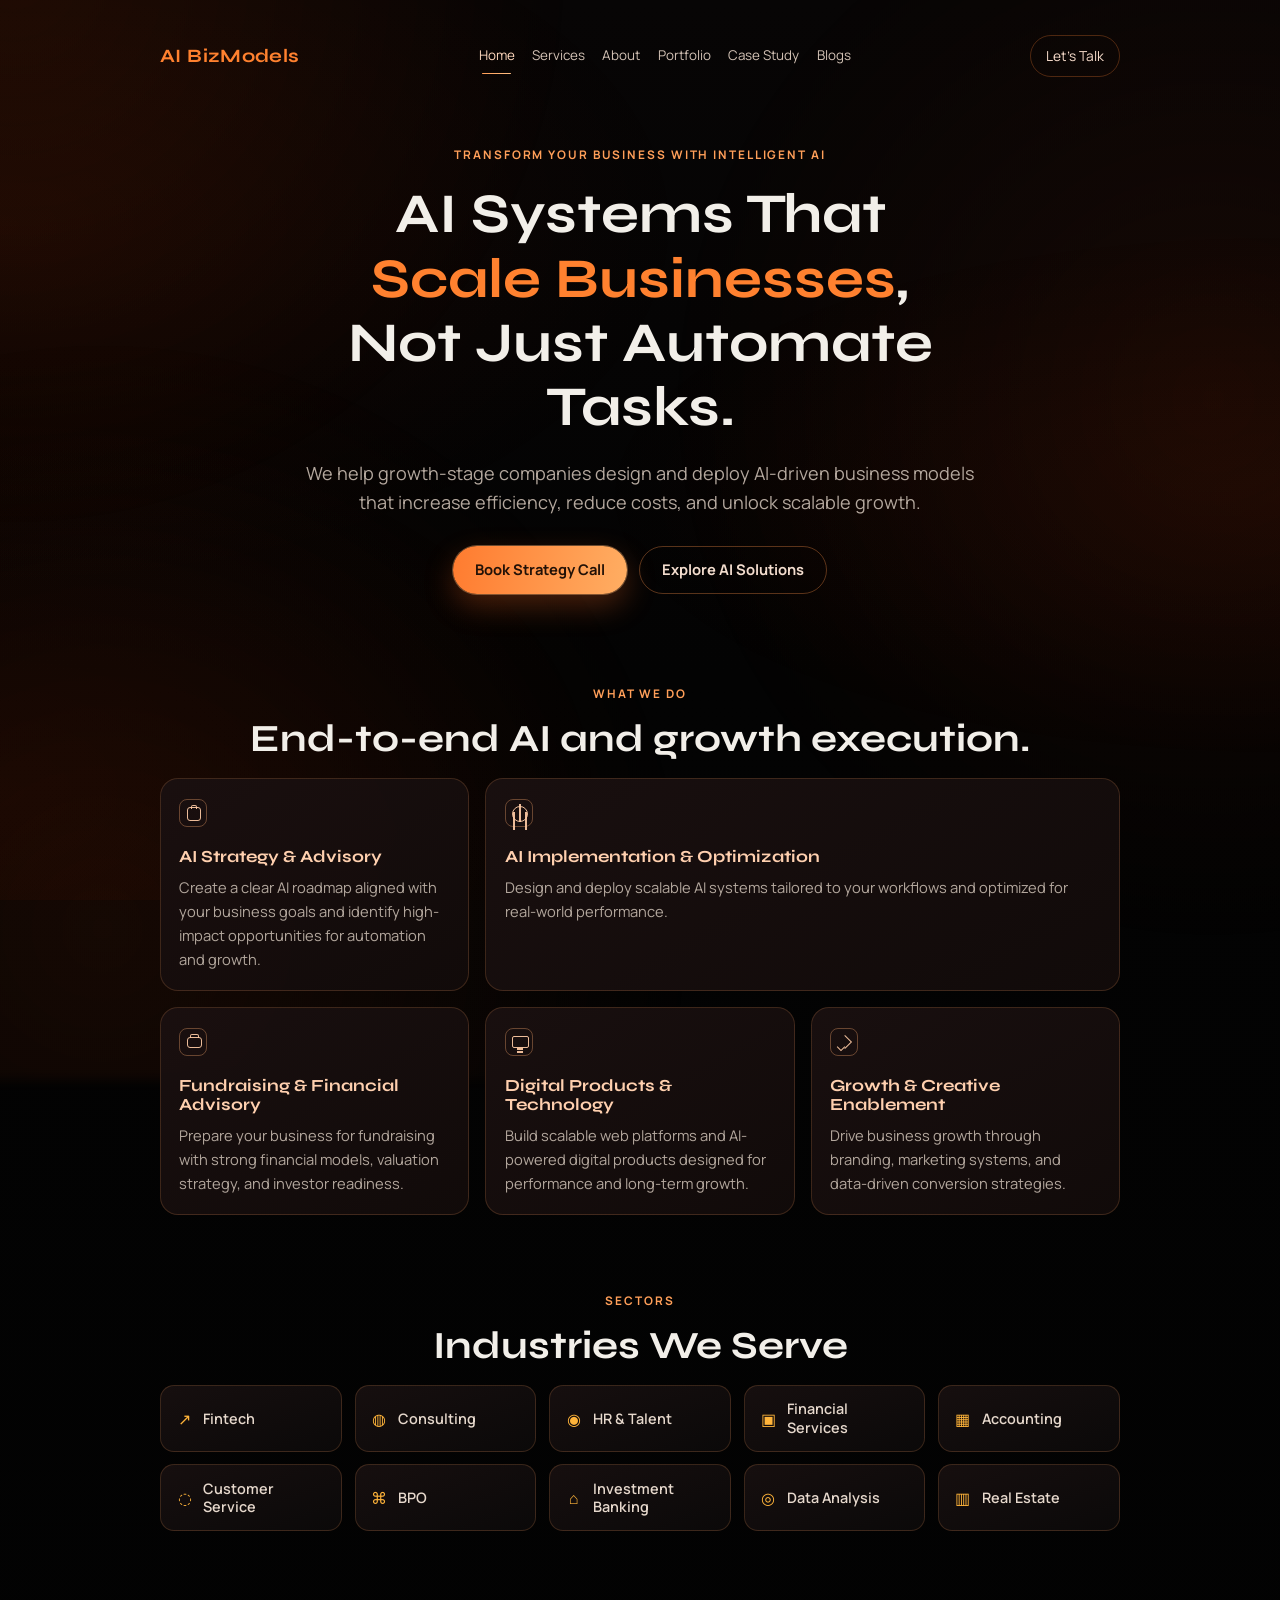
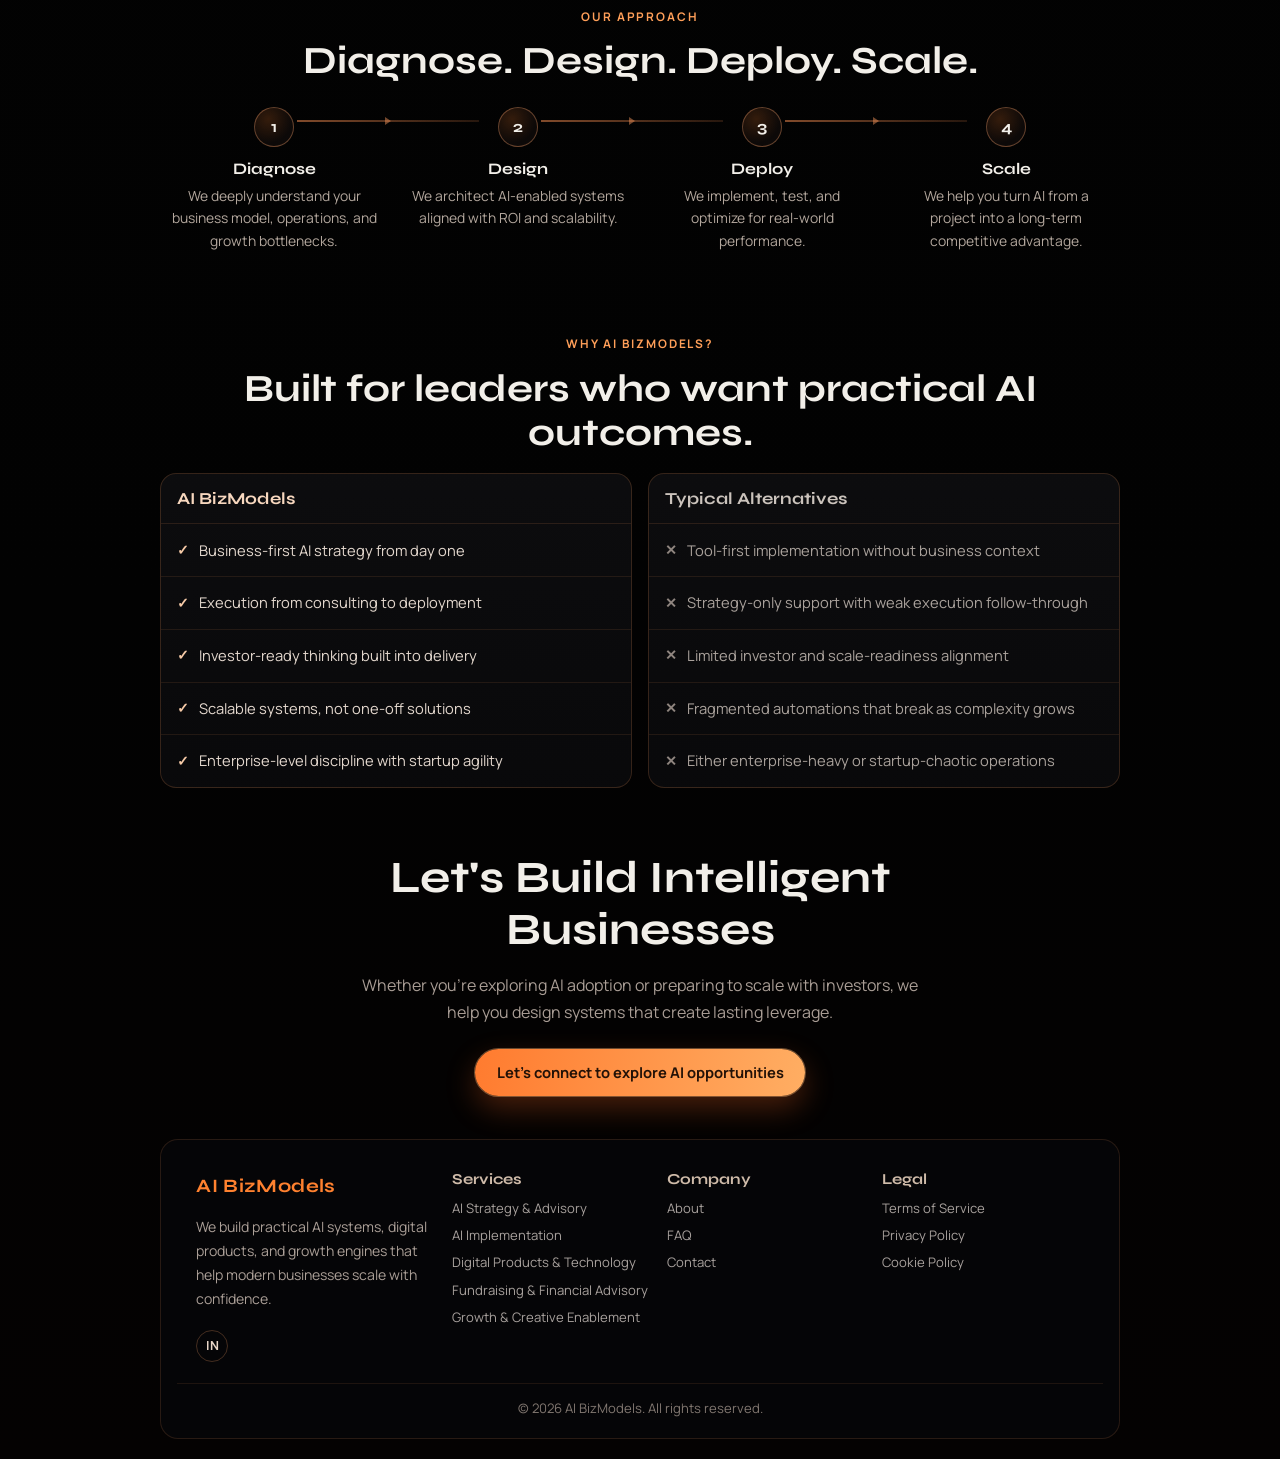
==== commit 51fd227f: "Implement fullscreen mobile nav and fix mobile CTA button rendering" ====
--- a/index.html
+++ b/index.html
@@ -19,13 +19,24 @@
 
     <header class="site-header container">
       <a class="brand" href="#">AI BizModels</a>
-      <nav class="main-nav" aria-label="Primary">
+      <button
+        class="menu-toggle"
+        type="button"
+        aria-expanded="false"
+        aria-controls="primary-nav"
+        aria-label="Toggle menu"
+      >
+        <span></span>
+        <span></span>
+      </button>
+      <nav id="primary-nav" class="main-nav" aria-label="Primary">
         <a class="active" href="#">Home</a>
         <a href="services.html">Services</a>
         <a href="about.html">About</a>
         <a href="portfolio.html">Portfolio</a>
         <a href="casestudies.html">Case Study</a>
         <a href="blogs.html">Blogs</a>
+        <a class="nav-cta" href="#contact">Let&apos;s Talk</a>
       </nav>
       <a class="ghost-btn" href="#contact">Let&apos;s Talk</a>
     </header>
--- a/styles.css
+++ b/styles.css
@@ -33,6 +33,10 @@
   overflow-x: hidden;
 }
 
+body.menu-open {
+  overflow: hidden;
+}
+
 body::before {
   content: "";
   position: fixed;
@@ -101,6 +105,43 @@
   border-color: rgba(255, 146, 75, 0.65);
   color: #ffe3cf;
   transform: translateY(-1px);
+}
+
+.menu-toggle {
+  display: none;
+  border: 0;
+  background: transparent;
+  width: 36px;
+  height: 36px;
+  padding: 0;
+  cursor: pointer;
+  align-items: center;
+  justify-content: center;
+  flex-direction: column;
+  gap: 6px;
+  z-index: 1201;
+}
+
+.menu-toggle span {
+  width: 21px;
+  height: 1.8px;
+  border-radius: 999px;
+  background: #ffd8bd;
+  transition: transform 200ms ease, opacity 200ms ease;
+}
+
+.menu-toggle[aria-expanded="true"] {
+  position: fixed;
+  top: 1.35rem;
+  right: 1rem;
+}
+
+.menu-toggle[aria-expanded="true"] span:nth-child(1) {
+  transform: translateY(3.9px) rotate(45deg);
+}
+
+.menu-toggle[aria-expanded="true"] span:nth-child(2) {
+  transform: translateY(-3.9px) rotate(-45deg);
 }
 
 .main-nav {
@@ -141,6 +182,10 @@
   background: linear-gradient(90deg, #ff9d55, #ffbf84);
 }
 
+.nav-cta {
+  display: none;
+}
+
 .hero {
   text-align: center;
   padding: 3rem 0 2.1rem;
@@ -194,6 +239,10 @@
 
 .btn {
   text-decoration: none;
+  display: inline-flex;
+  align-items: center;
+  justify-content: center;
+  text-align: center;
   border-radius: 999px;
   padding: 0.72rem 1.35rem;
   font-weight: 700;
@@ -768,6 +817,7 @@
   border: 1px solid rgba(255, 154, 92, 0.16);
   border-radius: 16px;
   padding: 1.3rem 1.2rem;
+  text-align: center;
 }
 
 .about-page .approach-flow {
@@ -775,17 +825,25 @@
 }
 
 .about-page .about-content-block + .about-content-block {
-  margin-top: 0;
+  margin-top: 1.2rem;
 }
 
 .about-page .about-block-spaced {
-  margin-top: 0 !important;
+  margin-top: 1.2rem !important;
+}
+
+.about-page .services-page-cta {
+  margin-top: 1.2rem;
 }
 
 .about-content-block p {
   margin: 0;
   color: var(--muted);
   line-height: 1.7;
+}
+
+.about-content-block .section-title {
+  margin-bottom: 0.7rem;
 }
 
 .about-points {
@@ -794,6 +852,26 @@
   color: #ddd0c5;
   display: grid;
   gap: 0.35rem;
+}
+
+.about-capsules {
+  margin: 0.9rem 0 0;
+  padding: 0;
+  list-style: none;
+  display: flex;
+  justify-content: center;
+  flex-wrap: wrap;
+  gap: 0.5rem;
+}
+
+.about-capsules li {
+  border: 1px solid rgba(255, 160, 98, 0.24);
+  background: rgba(255, 120, 48, 0.07);
+  color: #e6d8cc;
+  border-radius: 999px;
+  padding: 0.42rem 0.82rem;
+  font-size: 0.84rem;
+  line-height: 1.25;
 }
 
 .about-industries .section-title {
@@ -1282,21 +1360,69 @@
 
 @media (max-width: 620px) {
   .site-header {
+    display: flex;
+    justify-content: space-between;
+    align-items: center;
     padding-top: 1.5rem;
-    flex-wrap: wrap;
+  }
+
+  .brand {
+    justify-self: auto;
+  }
+
+  .menu-toggle {
+    display: inline-flex;
+  }
+
+  .ghost-btn {
+    display: none;
+  }
+
+  .main-nav {
+    position: fixed;
+    inset: 0;
+    display: flex;
+    flex-direction: column;
+    align-items: center;
     justify-content: center;
-  }
-
-  .main-nav {
-    order: 3;
-    width: 100%;
-    justify-content: center;
-    gap: 0.65rem 0.9rem;
-    margin-top: 0.3rem;
+    gap: 1.1rem;
+    background: rgba(3, 3, 3, 0.98);
+    opacity: 0;
+    pointer-events: none;
+    transform: translateY(-10px);
+    transition: opacity 240ms ease, transform 240ms ease;
+    z-index: 1200;
+  }
+
+  .main-nav.is-open {
+    opacity: 1;
+    pointer-events: auto;
+    transform: translateY(0);
+  }
+
+  .main-nav a {
+    font-size: 2rem;
+    padding: 0;
+    line-height: 1.12;
   }
 
   .main-nav a.active::after {
-    bottom: -0.2rem;
+    left: 50%;
+    transform: translateX(-50%);
+    right: auto;
+    width: 58%;
+    bottom: -0.25rem;
+  }
+
+  .main-nav .nav-cta {
+    display: inline-flex;
+    margin-top: 0.7rem;
+    border-radius: 999px;
+    padding: 0.72rem 1.15rem;
+    font-size: 0.95rem;
+    font-weight: 700;
+    color: #221107;
+    background: linear-gradient(100deg, #ff7b2f 0%, #ffae63 100%);
   }
 
   .hero {
@@ -1354,6 +1480,13 @@
     font-size: clamp(1.85rem, 8vw, 2.55rem);
   }
 
+  .footer-top-cta .btn {
+    width: min(100%, 320px);
+    white-space: normal;
+    line-height: 1.35;
+    padding-inline: 1rem;
+  }
+
   .footer-main {
     padding: 1.2rem 0.85rem 0.9rem;
   }
